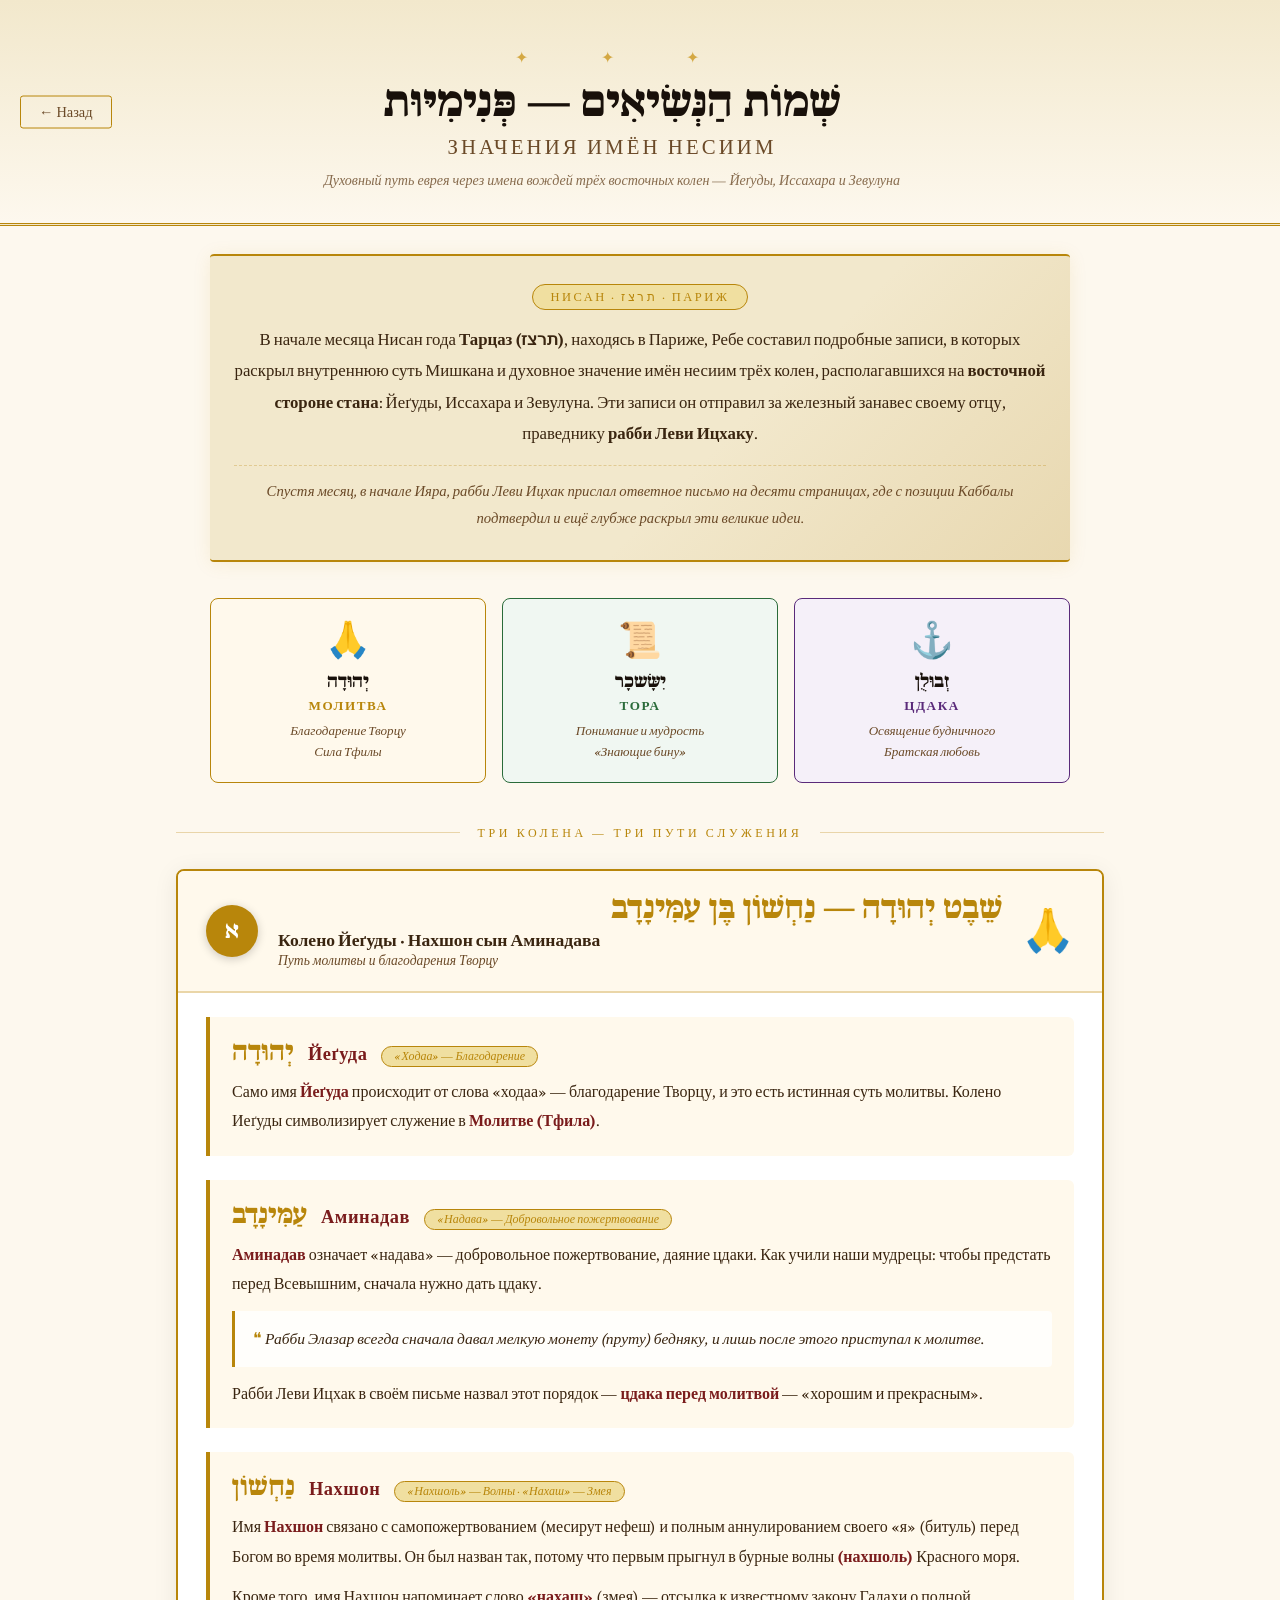
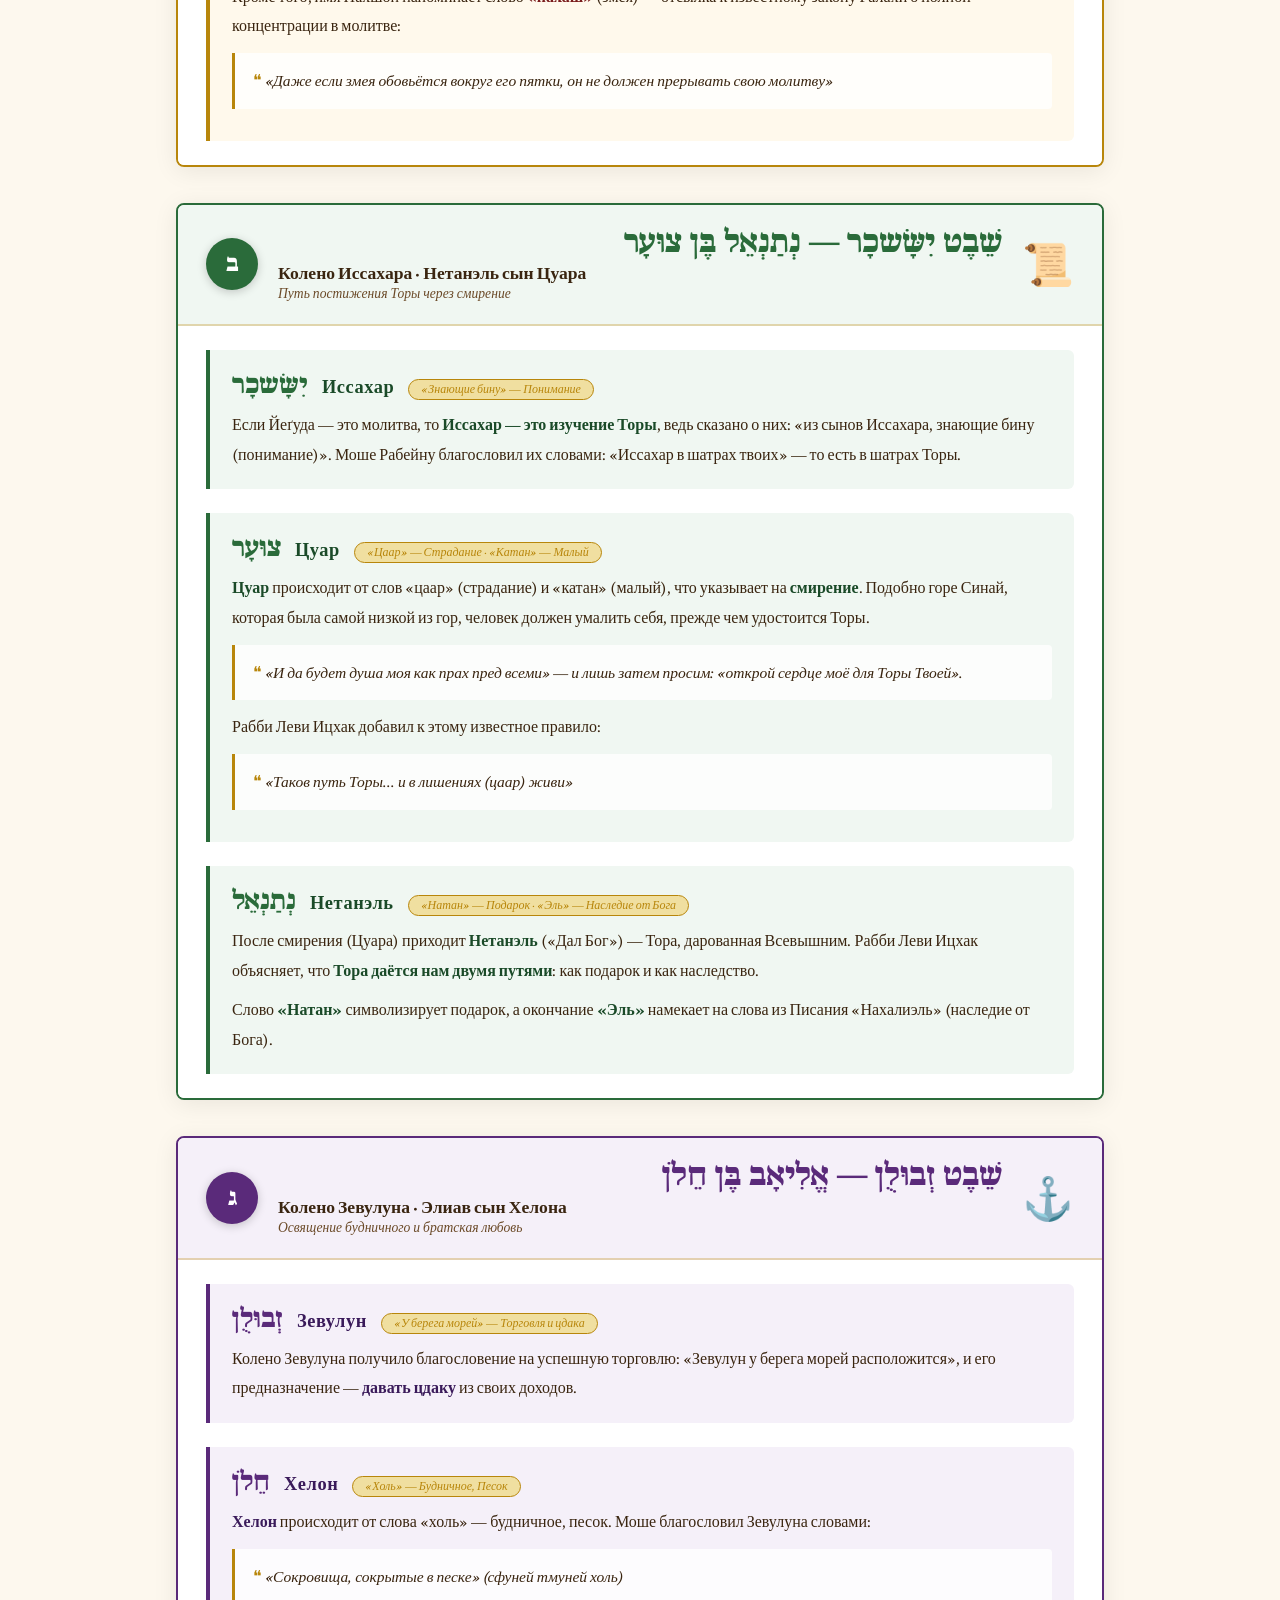
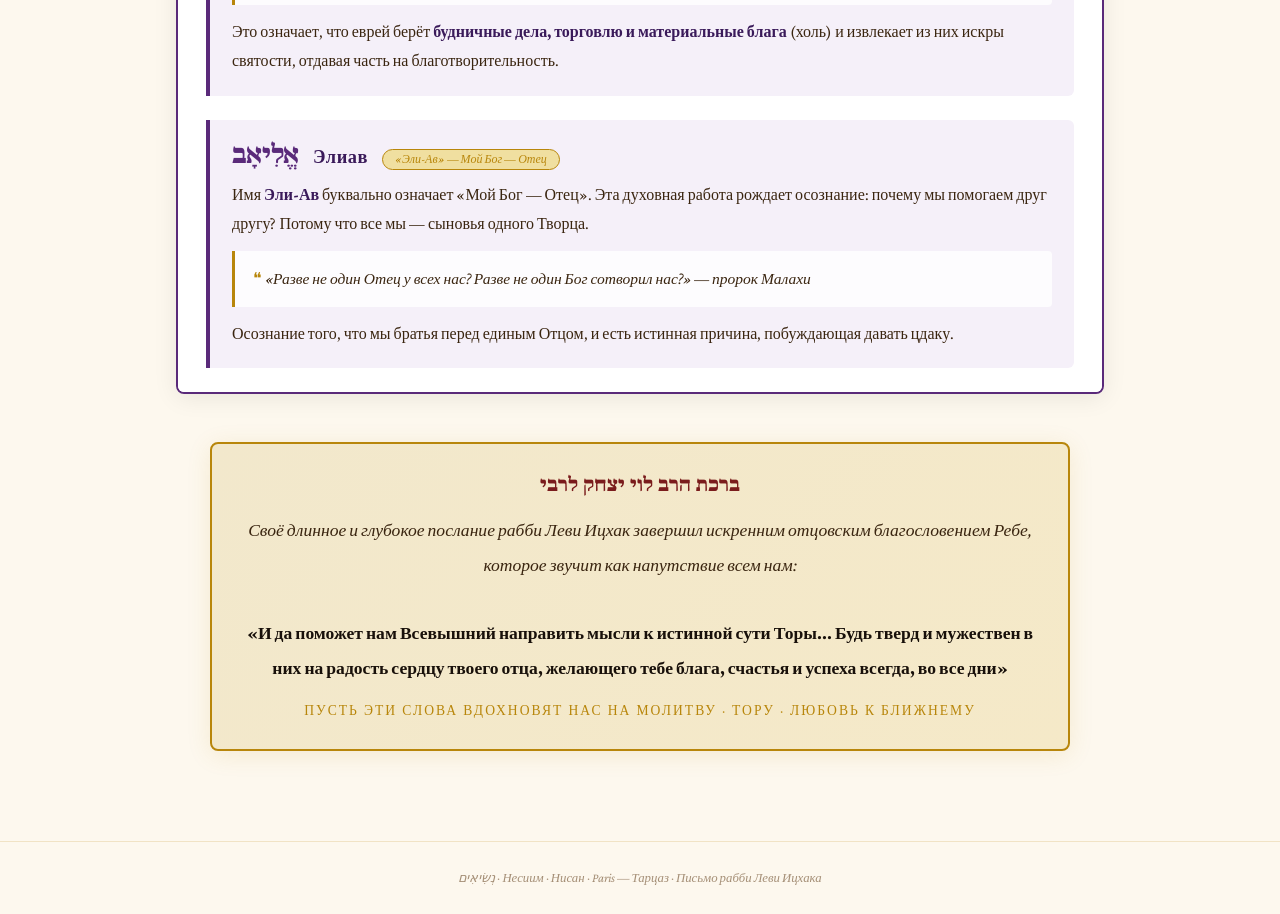
==== nesiim-names.html @ 57fb3bc9 "Add nesiim-names page with spiritual meanings of tribe leaders' names - Create nesiim-names.html wit" ====
<!DOCTYPE html>
<html lang="ru">
<head>
<meta charset="UTF-8">
<meta name="viewport" content="width=device-width, initial-scale=1.0">
<title>Значения имён несиим — Духовный путь</title>
<link href="https://fonts.googleapis.com/css2?family=Noto+Serif+Hebrew:wght@400;700;900&family=Frank+Ruhl+Libre:wght@400;700;900&family=Crimson+Pro:ital,wght@0,400;0,600;1,400&display=swap" rel="stylesheet">
<style>
:root{
  --gold:#b8860b;--gold-l:#d4a843;--gold-ll:#f0dfa0;
  --parchment:#fdf8ee;--parchment-d:#f2e8cc;
  --ink:#18100a;--ink-mid:#3a2510;--ink-soft:#6b4a28;
  --red:#7a1c1c;--border:rgba(184,134,11,.3);
  --blue-tribe:#2a4a7f;--green-tribe:#2a6b3a;--purple-tribe:#5a2a7a;
}
*{margin:0;padding:0;box-sizing:border-box}
body{background:var(--parchment);color:var(--ink);font-family:'Crimson Pro',Georgia,serif;min-height:100vh}

/* ── Header ── */
header{text-align:center;padding:48px 80px 32px 24px;background:linear-gradient(180deg,var(--parchment-d),var(--parchment));border-bottom:3px double var(--gold)}
.orn{font-size:1rem;color:var(--gold-l);letter-spacing:.6em;display:block;margin-bottom:12px}
.header-he{font-family:'Noto Serif Hebrew','Frank Ruhl Libre',serif;font-size:clamp(1.6rem,4vw,2.6rem);font-weight:900;color:var(--ink);line-height:1.2;direction:rtl;margin-bottom:6px}
.header-ru{font-size:clamp(1.05rem,2.2vw,1.3rem);color:var(--ink-soft);letter-spacing:.15em;text-transform:uppercase;margin-top:4px}
.header-sub{font-size:.88rem;color:var(--ink-soft);font-style:italic;margin-top:10px;opacity:.8;max-width:680px;margin-inline:auto;line-height:1.6}

/* ── Back button ── */
.back-btn{display:inline-flex;align-items:center;gap:8px;border:1px solid var(--gold);background:none;cursor:pointer;padding:7px 18px;font-size:.9rem;color:var(--ink-soft);border-radius:3px;font-family:'Crimson Pro',serif;transition:all .18s;text-decoration:none;margin:0 auto;position:absolute;left:20px;top:50%;transform:translateY(-50%)}
.back-btn:hover{background:var(--gold-ll);color:var(--ink)}
header{position:relative}

/* ── Intro banner ── */
.intro-banner{background:linear-gradient(135deg,var(--parchment-d) 60%,#e8d8b0);border-top:2px solid var(--gold);border-bottom:2px solid var(--gold);padding:28px 24px;text-align:center;max-width:860px;margin:28px auto;border-radius:4px;box-shadow:0 2px 18px rgba(184,134,11,.1)}
.intro-banner .year-tag{display:inline-block;background:var(--gold-ll);border:1px solid var(--gold);border-radius:20px;padding:4px 18px;font-size:.78rem;letter-spacing:.2em;color:var(--gold);margin-bottom:14px;text-transform:uppercase}
.intro-banner p{font-size:1.05rem;color:var(--ink-mid);line-height:1.85;direction:ltr}
.intro-banner .sig{margin-top:16px;font-style:italic;color:var(--ink-soft);font-size:.92rem;border-top:1px dashed var(--border);padding-top:12px}

/* ── Main layout ── */
main{max-width:960px;margin:0 auto;padding:0 16px 60px}

/* ── Section divider ── */
.section-divider{text-align:center;margin:40px 0 28px;position:relative}
.section-divider::before{content:'';position:absolute;top:50%;left:0;right:0;height:1px;background:var(--border)}
.section-divider span{position:relative;background:var(--parchment);padding:0 18px;font-size:.75rem;letter-spacing:.3em;text-transform:uppercase;color:var(--gold)}

/* ── Tribe cards ── */
.tribe-card{border:2px solid;border-radius:8px;margin-bottom:36px;overflow:hidden;box-shadow:0 4px 24px rgba(0,0,0,.08);transition:box-shadow .2s}
.tribe-card:hover{box-shadow:0 8px 36px rgba(0,0,0,.13)}
.tribe-card.yehuda{border-color:#b8860b;--tribe-color:#b8860b;--tribe-bg:#fff9ec;--tribe-accent:#7a1c1c}
.tribe-card.issachar{border-color:#2a6b3a;--tribe-color:#2a6b3a;--tribe-bg:#f0f7f2;--tribe-accent:#1a4a28}
.tribe-card.zvulun{border-color:#5a2a7a;--tribe-color:#5a2a7a;--tribe-bg:#f5f0f9;--tribe-accent:#3a1a5a}

/* card header */
.tribe-header{padding:22px 28px;background:var(--tribe-bg);border-bottom:2px solid var(--border);display:flex;align-items:center;gap:20px;flex-wrap:wrap}
.tribe-number{width:52px;height:52px;border-radius:50%;background:var(--tribe-color);color:#fff;font-family:'Noto Serif Hebrew','Frank Ruhl Libre',serif;font-size:1.4rem;font-weight:900;display:flex;align-items:center;justify-content:center;flex-shrink:0;box-shadow:0 2px 10px rgba(0,0,0,.2)}
.tribe-title{flex:1}
.tribe-he{font-family:'Noto Serif Hebrew','Frank Ruhl Libre',serif;font-size:clamp(1.3rem,3vw,1.9rem);font-weight:900;color:var(--tribe-color);direction:rtl;line-height:1.1}
.tribe-ru{font-size:1.1rem;color:var(--ink-mid);margin-top:3px;font-weight:600}
.tribe-tagline{font-size:.85rem;color:var(--ink-soft);font-style:italic;margin-top:2px}
.tribe-symbol{font-size:2.6rem;flex-shrink:0}

/* card body */
.tribe-body{padding:24px 28px;background:#fff}

/* name sub-sections */
.name-section{margin-bottom:24px;padding:20px 22px;border-left:4px solid var(--tribe-color);background:var(--tribe-bg);border-radius:0 6px 6px 0}
.name-section:last-child{margin-bottom:0}
.name-row{display:flex;align-items:baseline;gap:14px;flex-wrap:wrap;margin-bottom:10px}
.name-he{font-family:'Noto Serif Hebrew','Frank Ruhl Libre',serif;font-size:1.6rem;font-weight:900;color:var(--tribe-color);direction:rtl}
.name-ru{font-size:1.15rem;font-weight:600;color:var(--tribe-accent);letter-spacing:.03em}
.name-meaning{display:inline-block;background:var(--gold-ll);border:1px solid var(--gold);border-radius:12px;padding:2px 12px;font-size:.75rem;color:var(--gold);font-style:italic}
.name-text{font-size:1rem;color:var(--ink-mid);line-height:1.85;direction:ltr}
.name-text b{color:var(--tribe-accent);font-weight:700}
.quote-block{margin:12px 0;padding:14px 18px;background:rgba(255,255,255,.8);border-left:3px solid var(--gold);border-radius:0 4px 4px 0;font-style:italic;color:var(--ink-mid);font-size:.97rem;line-height:1.8}
.quote-block::before{content:'❝ ';color:var(--gold);font-style:normal}

/* ── Conclusion ── */
.conclusion{max-width:860px;margin:48px auto 0;padding:30px 32px;background:linear-gradient(135deg,var(--parchment-d),#f5e9c8);border:2px solid var(--gold);border-radius:8px;text-align:center;box-shadow:0 4px 24px rgba(184,134,11,.12)}
.conclusion .title{font-family:'Noto Serif Hebrew','Frank Ruhl Libre',serif;font-size:1.2rem;font-weight:900;color:var(--red);direction:rtl;margin-bottom:16px}
.conclusion .blessing{font-size:1.1rem;color:var(--ink-mid);line-height:1.95;direction:ltr;font-style:italic}
.conclusion .blessing b{color:var(--ink);font-weight:700;font-style:normal}
.conclusion .sig2{margin-top:18px;color:var(--gold);font-size:.85rem;letter-spacing:.15em;text-transform:uppercase}

/* ── Connection diagram ── */
.diagram{max-width:860px;margin:36px auto;display:grid;grid-template-columns:repeat(3,1fr);gap:16px;text-align:center}
.diag-item{padding:20px 14px;border-radius:8px;border:1px solid var(--border)}
.diag-item.y{background:#fff9ec;border-color:#b8860b}
.diag-item.i{background:#f0f7f2;border-color:#2a6b3a}
.diag-item.z{background:#f5f0f9;border-color:#5a2a7a}
.diag-icon{font-size:2.2rem;margin-bottom:10px;display:block}
.diag-tribe{font-family:'Noto Serif Hebrew','Frank Ruhl Libre',serif;font-size:1.1rem;font-weight:900;color:var(--ink);direction:rtl}
.diag-theme{font-size:.82rem;font-weight:700;text-transform:uppercase;letter-spacing:.12em;margin:6px 0}
.diag-item.y .diag-theme{color:#b8860b}
.diag-item.i .diag-theme{color:#2a6b3a}
.diag-item.z .diag-theme{color:#5a2a7a}
.diag-desc{font-size:.82rem;color:var(--ink-soft);line-height:1.6;font-style:italic}
.diag-arrow{display:flex;align-items:center;justify-content:center;font-size:1.4rem;color:var(--gold);grid-column:1/-1;margin:-4px 0}

/* ── Footer ── */
footer{text-align:center;padding:28px 20px;font-size:.8rem;color:var(--ink-soft);opacity:.6;direction:ltr;font-style:italic;border-top:1px solid var(--border);margin-top:30px}

/* ── Responsive ── */
@media(max-width:640px){
  .tribe-header{flex-direction:column;align-items:flex-start;gap:12px}
  .tribe-body{padding:16px}
  .name-section{padding:14px 16px}
  .diagram{grid-template-columns:1fr}
  .diag-arrow{display:none}
  .conclusion{padding:20px 18px}
}
</style>
</head>
<body>

<header>
  <a class="back-btn" href="index.html">← Назад</a>
  <span class="orn">✦ &nbsp; &nbsp; ✦ &nbsp; &nbsp; ✦</span>
  <div class="header-he">שְׁמוֹת הַנְּשִׂיאִים — פְּנִימִיּוּת</div>
  <div class="header-ru">Значения имён Несиим</div>
  <div class="header-sub">Духовный путь еврея через имена вождей трёх восточных колен — Йеґуды, Иссахара и Зевулуна</div>
</header>

<!-- Intro -->
<div class="intro-banner">
  <div class="year-tag">Нисан · תרצז · Париж</div>
  <p>
    В начале месяца Нисан года <b>Тарцаз (תרצז)</b>, находясь в Париже, Ребе составил подробные записи, в которых раскрыл внутреннюю суть Мишкана и духовное значение имён несиим трёх колен, располагавшихся на <b>восточной стороне стана</b>: Йеґуды, Иссахара и Зевулуна. Эти записи он отправил за железный занавес своему отцу, праведнику <b>рабби Леви Ицхаку</b>.
  </p>
  <p class="sig">Спустя месяц, в начале Ияра, рабби Леви Ицхак прислал ответное письмо на десяти страницах, где с позиции Каббалы подтвердил и ещё глубже раскрыл эти великие идеи.</p>
</div>

<!-- Diagram -->
<div class="diagram">
  <div class="diag-item y">
    <span class="diag-icon">🙏</span>
    <div class="diag-tribe">יְהוּדָה</div>
    <div class="diag-theme">Молитва</div>
    <div class="diag-desc">Благодарение Творцу<br>Сила Тфилы</div>
  </div>
  <div class="diag-item i">
    <span class="diag-icon">📜</span>
    <div class="diag-tribe">יִשָּׂשכָר</div>
    <div class="diag-theme">Тора</div>
    <div class="diag-desc">Понимание и мудрость<br>«Знающие бину»</div>
  </div>
  <div class="diag-item z">
    <span class="diag-icon">⚓</span>
    <div class="diag-tribe">זְבוּלֻן</div>
    <div class="diag-theme">Цдака</div>
    <div class="diag-desc">Освящение будничного<br>Братская любовь</div>
  </div>
</div>

<main>

<div class="section-divider"><span>Три колена — три пути служения</span></div>

<!-- ═══ YEHUDA ═══ -->
<div class="tribe-card yehuda">
  <div class="tribe-header">
    <div class="tribe-number">א</div>
    <div class="tribe-title">
      <div class="tribe-he">שֵׁבֶט יְהוּדָה — נַחְשׁוֹן בֶּן עַמִּינָדָב</div>
      <div class="tribe-ru">Колено Йеґуды · Нахшон сын Аминадава</div>
      <div class="tribe-tagline">Путь молитвы и благодарения Творцу</div>
    </div>
    <div class="tribe-symbol">🙏</div>
  </div>
  <div class="tribe-body">

    <div class="name-section">
      <div class="name-row">
        <span class="name-he">יְהוּדָה</span>
        <span class="name-ru">Йеґуда</span>
        <span class="name-meaning">«Ходаа» — Благодарение</span>
      </div>
      <p class="name-text">
        Само имя <b>Йеґуда</b> происходит от слова «ходаа» — благодарение Творцу, и это есть истинная суть молитвы. Колено Иеґуды символизирует служение в <b>Молитве (Тфила)</b>.
      </p>
    </div>

    <div class="name-section">
      <div class="name-row">
        <span class="name-he">עַמִּינָדָב</span>
        <span class="name-ru">Аминадав</span>
        <span class="name-meaning">«Надава» — Добровольное пожертвование</span>
      </div>
      <p class="name-text">
        <b>Аминадав</b> означает «надава» — добровольное пожертвование, даяние цдаки. Как учили наши мудрецы: чтобы предстать перед Всевышним, сначала нужно дать цдаку.
      </p>
      <div class="quote-block">
        Рабби Элазар всегда сначала давал мелкую монету (пруту) бедняку, и лишь после этого приступал к молитве.
      </div>
      <p class="name-text">
        Рабби Леви Ицхак в своём письме назвал этот порядок — <b>цдака перед молитвой</b> — «хорошим и прекрасным».
      </p>
    </div>

    <div class="name-section">
      <div class="name-row">
        <span class="name-he">נַחְשׁוֹן</span>
        <span class="name-ru">Нахшон</span>
        <span class="name-meaning">«Нахшоль» — Волны · «Нахаш» — Змея</span>
      </div>
      <p class="name-text">
        Имя <b>Нахшон</b> связано с самопожертвованием (месирут нефеш) и полным аннулированием своего «я» (битуль) перед Богом во время молитвы. Он был назван так, потому что первым прыгнул в бурные волны <b>(нахшоль)</b> Красного моря.
      </p>
      <p class="name-text" style="margin-top:10px">
        Кроме того, имя Нахшон напоминает слово <b>«нахаш»</b> (змея) — отсылка к известному закону Галахи о полной концентрации в молитве:
      </p>
      <div class="quote-block">
        «Даже если змея обовьётся вокруг его пятки, он не должен прерывать свою молитву»
      </div>
    </div>

  </div>
</div>

<!-- ═══ ISSACHAR ═══ -->
<div class="tribe-card issachar">
  <div class="tribe-header">
    <div class="tribe-number">ב</div>
    <div class="tribe-title">
      <div class="tribe-he">שֵׁבֶט יִשָּׂשכָר — נְתַנְאֵל בֶּן צוּעָר</div>
      <div class="tribe-ru">Колено Иссахара · Нетанэль сын Цуара</div>
      <div class="tribe-tagline">Путь постижения Торы через смирение</div>
    </div>
    <div class="tribe-symbol">📜</div>
  </div>
  <div class="tribe-body">

    <div class="name-section">
      <div class="name-row">
        <span class="name-he">יִשָּׂשכָר</span>
        <span class="name-ru">Иссахар</span>
        <span class="name-meaning">«Знающие бину» — Понимание</span>
      </div>
      <p class="name-text">
        Если Йеґуда — это молитва, то <b>Иссахар — это изучение Торы</b>, ведь сказано о них: «из сынов Иссахара, знающие бину (понимание)». Моше Рабейну благословил их словами: «Иссахар в шатрах твоих» — то есть в шатрах Торы.
      </p>
    </div>

    <div class="name-section">
      <div class="name-row">
        <span class="name-he">צוּעָר</span>
        <span class="name-ru">Цуар</span>
        <span class="name-meaning">«Цаар» — Страдание · «Катан» — Малый</span>
      </div>
      <p class="name-text">
        <b>Цуар</b> происходит от слов «цаар» (страдание) и «катан» (малый), что указывает на <b>смирение</b>. Подобно горе Синай, которая была самой низкой из гор, человек должен умалить себя, прежде чем удостоится Торы.
      </p>
      <div class="quote-block">
        «И да будет душа моя как прах пред всеми» — и лишь затем просим: «открой сердце моё для Торы Твоей».
      </div>
      <p class="name-text">
        Рабби Леви Ицхак добавил к этому известное правило:
      </p>
      <div class="quote-block">
        «Таков путь Торы... и в лишениях (цаар) живи»
      </div>
    </div>

    <div class="name-section">
      <div class="name-row">
        <span class="name-he">נְתַנְאֵל</span>
        <span class="name-ru">Нетанэль</span>
        <span class="name-meaning">«Натан» — Подарок · «Эль» — Наследие от Бога</span>
      </div>
      <p class="name-text">
        После смирения (Цуара) приходит <b>Нетанэль</b> («Дал Бог») — Тора, дарованная Всевышним. Рабби Леви Ицхак объясняет, что <b>Тора даётся нам двумя путями</b>: как подарок и как наследство.
      </p>
      <p class="name-text" style="margin-top:10px">
        Слово <b>«Натан»</b> символизирует подарок, а окончание <b>«Эль»</b> намекает на слова из Писания «Нахалиэль» (наследие от Бога).
      </p>
    </div>

  </div>
</div>

<!-- ═══ ZVULUN ═══ -->
<div class="tribe-card zvulun">
  <div class="tribe-header">
    <div class="tribe-number">ג</div>
    <div class="tribe-title">
      <div class="tribe-he">שֵׁבֶט זְבוּלֻן — אֱלִיאָב בֶּן חֵלֹן</div>
      <div class="tribe-ru">Колено Зевулуна · Элиав сын Хелона</div>
      <div class="tribe-tagline">Освящение будничного и братская любовь</div>
    </div>
    <div class="tribe-symbol">⚓</div>
  </div>
  <div class="tribe-body">

    <div class="name-section">
      <div class="name-row">
        <span class="name-he">זְבוּלֻן</span>
        <span class="name-ru">Зевулун</span>
        <span class="name-meaning">«У берега морей» — Торговля и цдака</span>
      </div>
      <p class="name-text">
        Колено Зевулуна получило благословение на успешную торговлю: «Зевулун у берега морей расположится», и его предназначение — <b>давать цдаку</b> из своих доходов.
      </p>
    </div>

    <div class="name-section">
      <div class="name-row">
        <span class="name-he">חֵלֹן</span>
        <span class="name-ru">Хелон</span>
        <span class="name-meaning">«Холь» — Будничное, Песок</span>
      </div>
      <p class="name-text">
        <b>Хелон</b> происходит от слова «холь» — будничное, песок. Моше благословил Зевулуна словами:
      </p>
      <div class="quote-block">
        «Сокровища, сокрытые в песке» (сфуней тмуней холь)
      </div>
      <p class="name-text">
        Это означает, что еврей берёт <b>будничные дела, торговлю и материальные блага</b> (холь) и извлекает из них искры святости, отдавая часть на благотворительность.
      </p>
    </div>

    <div class="name-section">
      <div class="name-row">
        <span class="name-he">אֱלִיאָב</span>
        <span class="name-ru">Элиав</span>
        <span class="name-meaning">«Эли-Ав» — Мой Бог — Отец</span>
      </div>
      <p class="name-text">
        Имя <b>Эли-Ав</b> буквально означает «Мой Бог — Отец». Эта духовная работа рождает осознание: почему мы помогаем друг другу? Потому что все мы — сыновья одного Творца.
      </p>
      <div class="quote-block">
        «Разве не один Отец у всех нас? Разве не один Бог сотворил нас?» — пророк Малахи
      </div>
      <p class="name-text">
        Осознание того, что мы братья перед единым Отцом, и есть истинная причина, побуждающая давать цдаку.
      </p>
    </div>

  </div>
</div>

<!-- Conclusion -->
<div class="conclusion">
  <div class="title">ברכת הרב לוי יצחק לרבי</div>
  <p class="blessing">
    Своё длинное и глубокое послание рабби Леви Ицхак завершил искренним отцовским благословением Ребе, которое звучит как напутствие всем нам:<br><br>
    <b>«И да поможет нам Всевышний направить мысли к истинной сути Торы... Будь тверд и мужествен в них на радость сердцу твоего отца, желающего тебе блага, счастья и успеха всегда, во все дни»</b>
  </p>
  <div class="sig2">Пусть эти слова вдохновят нас на молитву · Тору · любовь к ближнему</div>
</div>

</main>

<footer>נְשִׂיאִים · Несиим · Нисан · Paris — Тарцаз · Письмо рабби Леви Ицхака</footer>

</body>
</html>
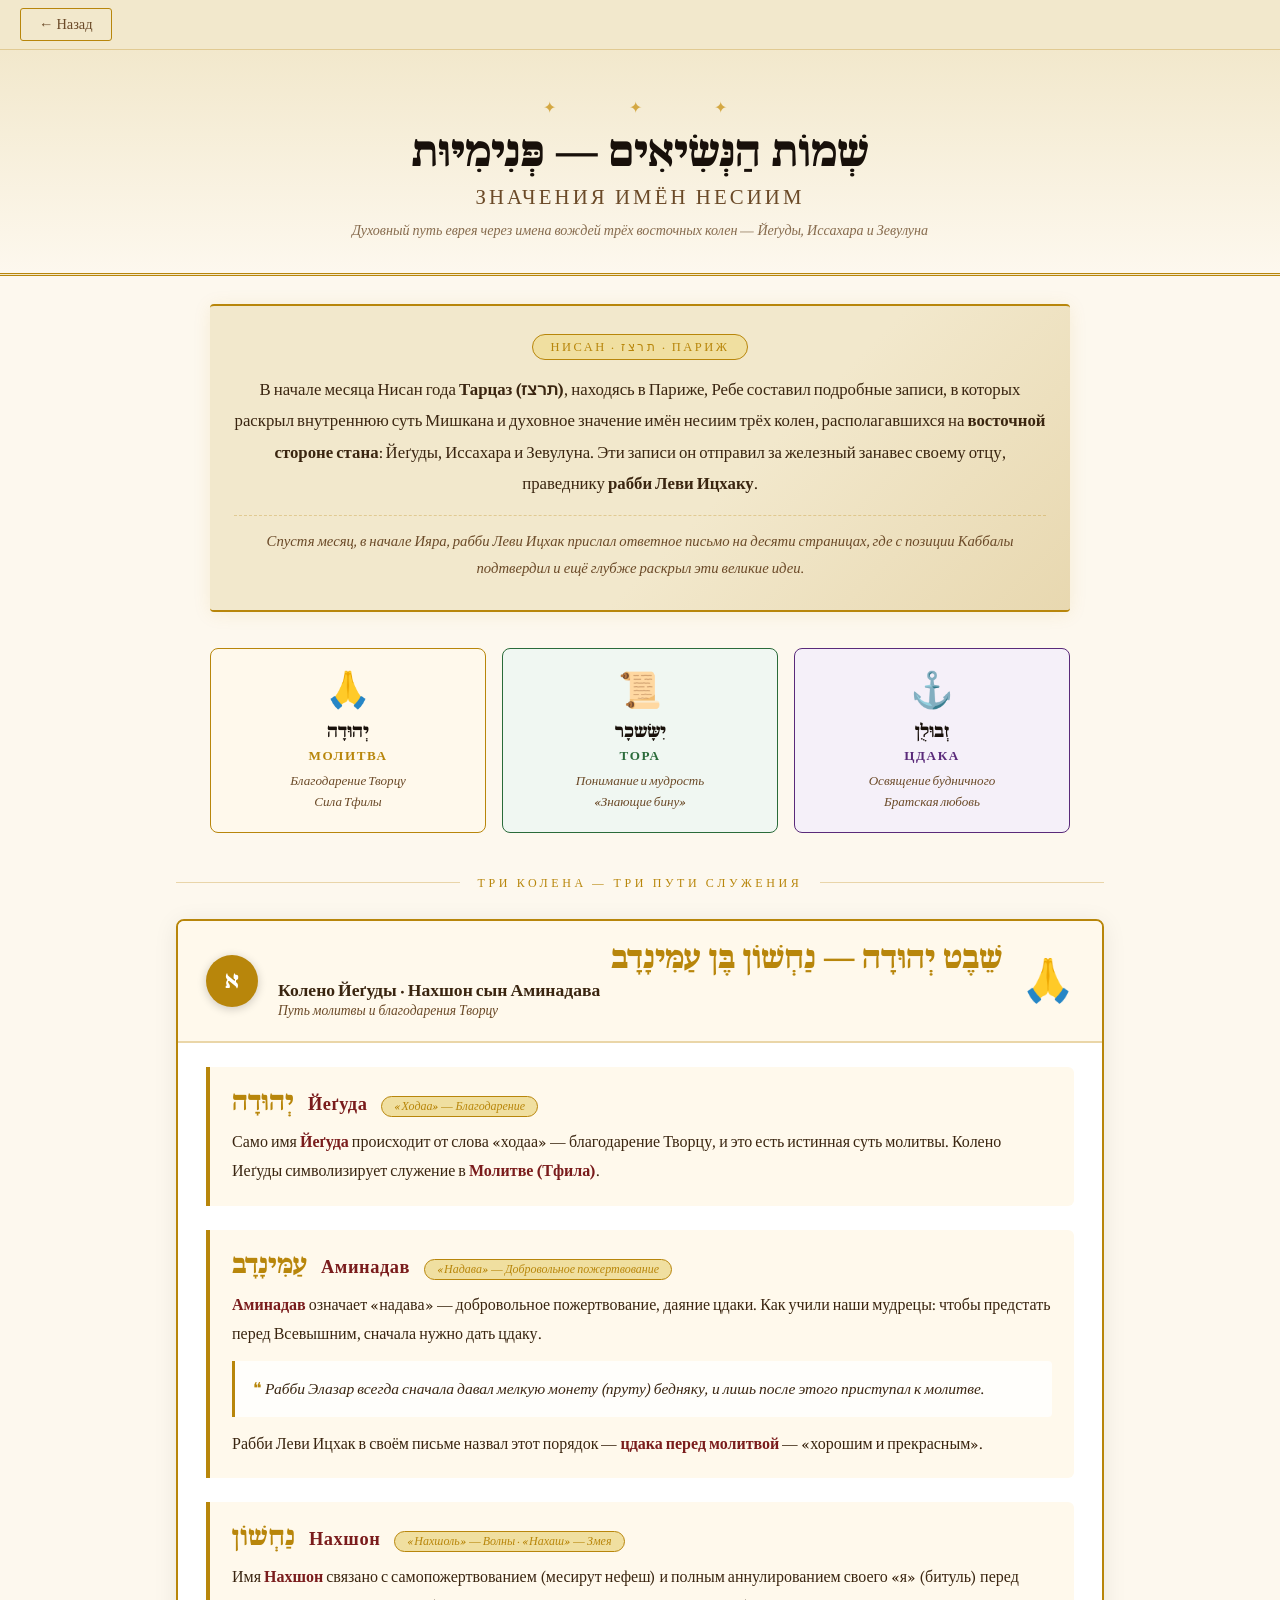
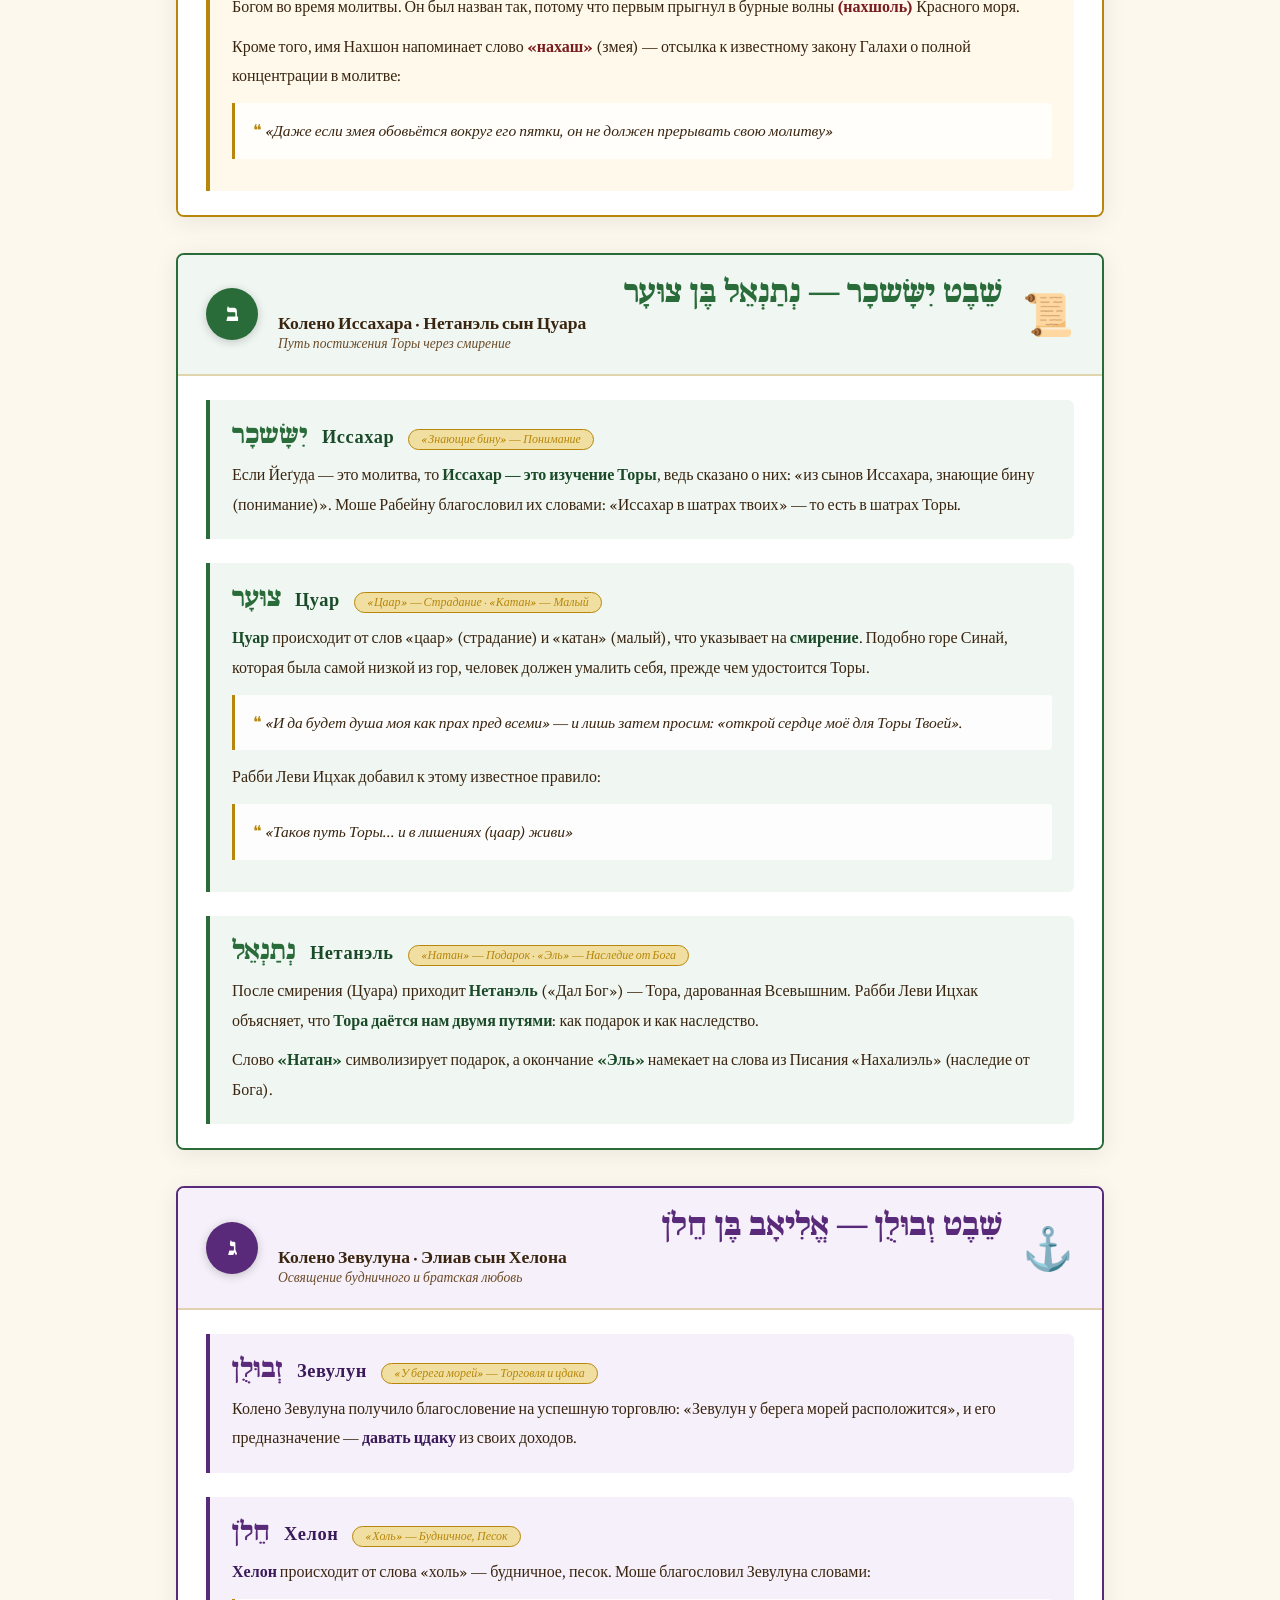
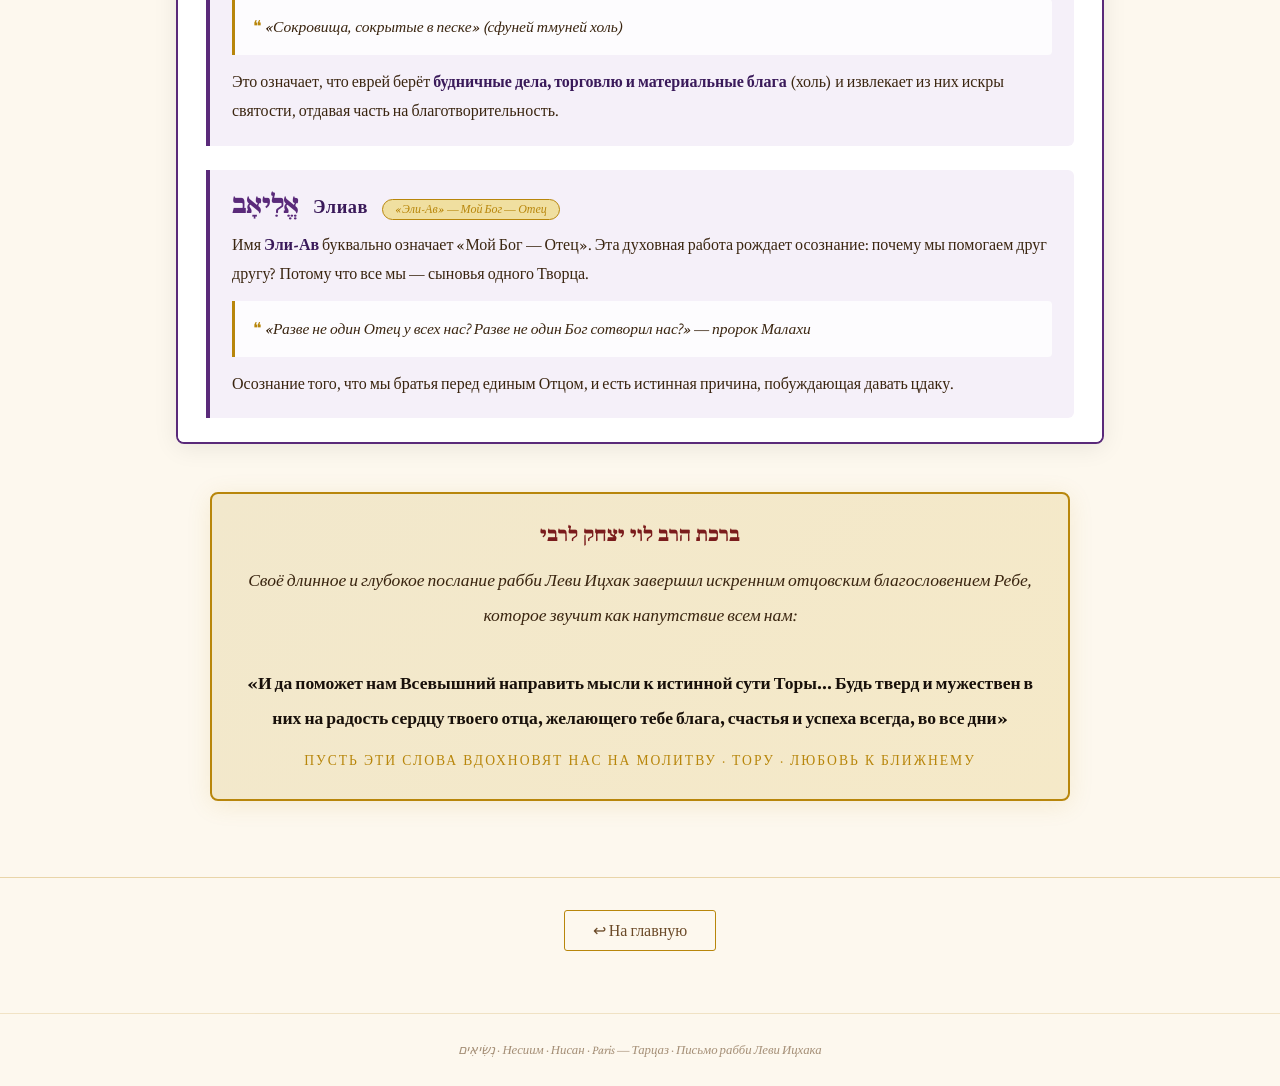
==== commit e1609884: "Fix back button placement and improve navigation in nesiim-names.html - Move back button from absolu" ====
--- a/nesiim-names.html
+++ b/nesiim-names.html
@@ -17,16 +17,23 @@
 body{background:var(--parchment);color:var(--ink);font-family:'Crimson Pro',Georgia,serif;min-height:100vh}
 
 /* ── Header ── */
-header{text-align:center;padding:48px 80px 32px 24px;background:linear-gradient(180deg,var(--parchment-d),var(--parchment));border-bottom:3px double var(--gold)}
+header{text-align:center;padding:48px 24px 32px;background:linear-gradient(180deg,var(--parchment-d),var(--parchment));border-bottom:3px double var(--gold)}
 .orn{font-size:1rem;color:var(--gold-l);letter-spacing:.6em;display:block;margin-bottom:12px}
 .header-he{font-family:'Noto Serif Hebrew','Frank Ruhl Libre',serif;font-size:clamp(1.6rem,4vw,2.6rem);font-weight:900;color:var(--ink);line-height:1.2;direction:rtl;margin-bottom:6px}
 .header-ru{font-size:clamp(1.05rem,2.2vw,1.3rem);color:var(--ink-soft);letter-spacing:.15em;text-transform:uppercase;margin-top:4px}
 .header-sub{font-size:.88rem;color:var(--ink-soft);font-style:italic;margin-top:10px;opacity:.8;max-width:680px;margin-inline:auto;line-height:1.6}
 
+/* ── Top nav ── */
+.top-nav{position:sticky;top:0;z-index:100;background:var(--parchment-d);border-bottom:1px solid var(--border);padding:8px 20px;display:flex;align-items:center}
+
 /* ── Back button ── */
-.back-btn{display:inline-flex;align-items:center;gap:8px;border:1px solid var(--gold);background:none;cursor:pointer;padding:7px 18px;font-size:.9rem;color:var(--ink-soft);border-radius:3px;font-family:'Crimson Pro',serif;transition:all .18s;text-decoration:none;margin:0 auto;position:absolute;left:20px;top:50%;transform:translateY(-50%)}
+.back-btn{display:inline-flex;align-items:center;gap:8px;border:1px solid var(--gold);background:none;cursor:pointer;padding:7px 18px;font-size:.9rem;color:var(--ink-soft);border-radius:3px;font-family:'Crimson Pro',serif;transition:all .18s;text-decoration:none}
 .back-btn:hover{background:var(--gold-ll);color:var(--ink)}
-header{position:relative}
+
+/* ── Bottom nav ── */
+.bottom-nav{text-align:center;padding:32px 20px;margin-top:16px;border-top:1px solid var(--border)}
+.home-btn{display:inline-flex;align-items:center;gap:10px;border:1px solid var(--gold);background:none;cursor:pointer;padding:10px 28px;font-size:1rem;color:var(--ink-soft);border-radius:3px;font-family:'Crimson Pro',serif;transition:all .18s;text-decoration:none}
+.home-btn:hover{background:var(--gold-ll);color:var(--ink)}
 
 /* ── Intro banner ── */
 .intro-banner{background:linear-gradient(135deg,var(--parchment-d) 60%,#e8d8b0);border-top:2px solid var(--gold);border-bottom:2px solid var(--gold);padding:28px 24px;text-align:center;max-width:860px;margin:28px auto;border-radius:4px;box-shadow:0 2px 18px rgba(184,134,11,.1)}
@@ -111,8 +118,11 @@
 </head>
 <body>
 
+<nav class="top-nav">
+  <a class="back-btn" href="index.html">← Назад</a>
+</nav>
+
 <header>
-  <a class="back-btn" href="index.html">← Назад</a>
   <span class="orn">✦ &nbsp; &nbsp; ✦ &nbsp; &nbsp; ✦</span>
   <div class="header-he">שְׁמוֹת הַנְּשִׂיאִים — פְּנִימִיּוּת</div>
   <div class="header-ru">Значения имён Несиим</div>
@@ -349,6 +359,10 @@
 
 </main>
 
+<div class="bottom-nav">
+  <a class="home-btn" href="index.html">↩ На главную</a>
+</div>
+
 <footer>נְשִׂיאִים · Несиим · Нисан · Paris — Тарцаз · Письмо рабби Леви Ицхака</footer>
 
 </body>
